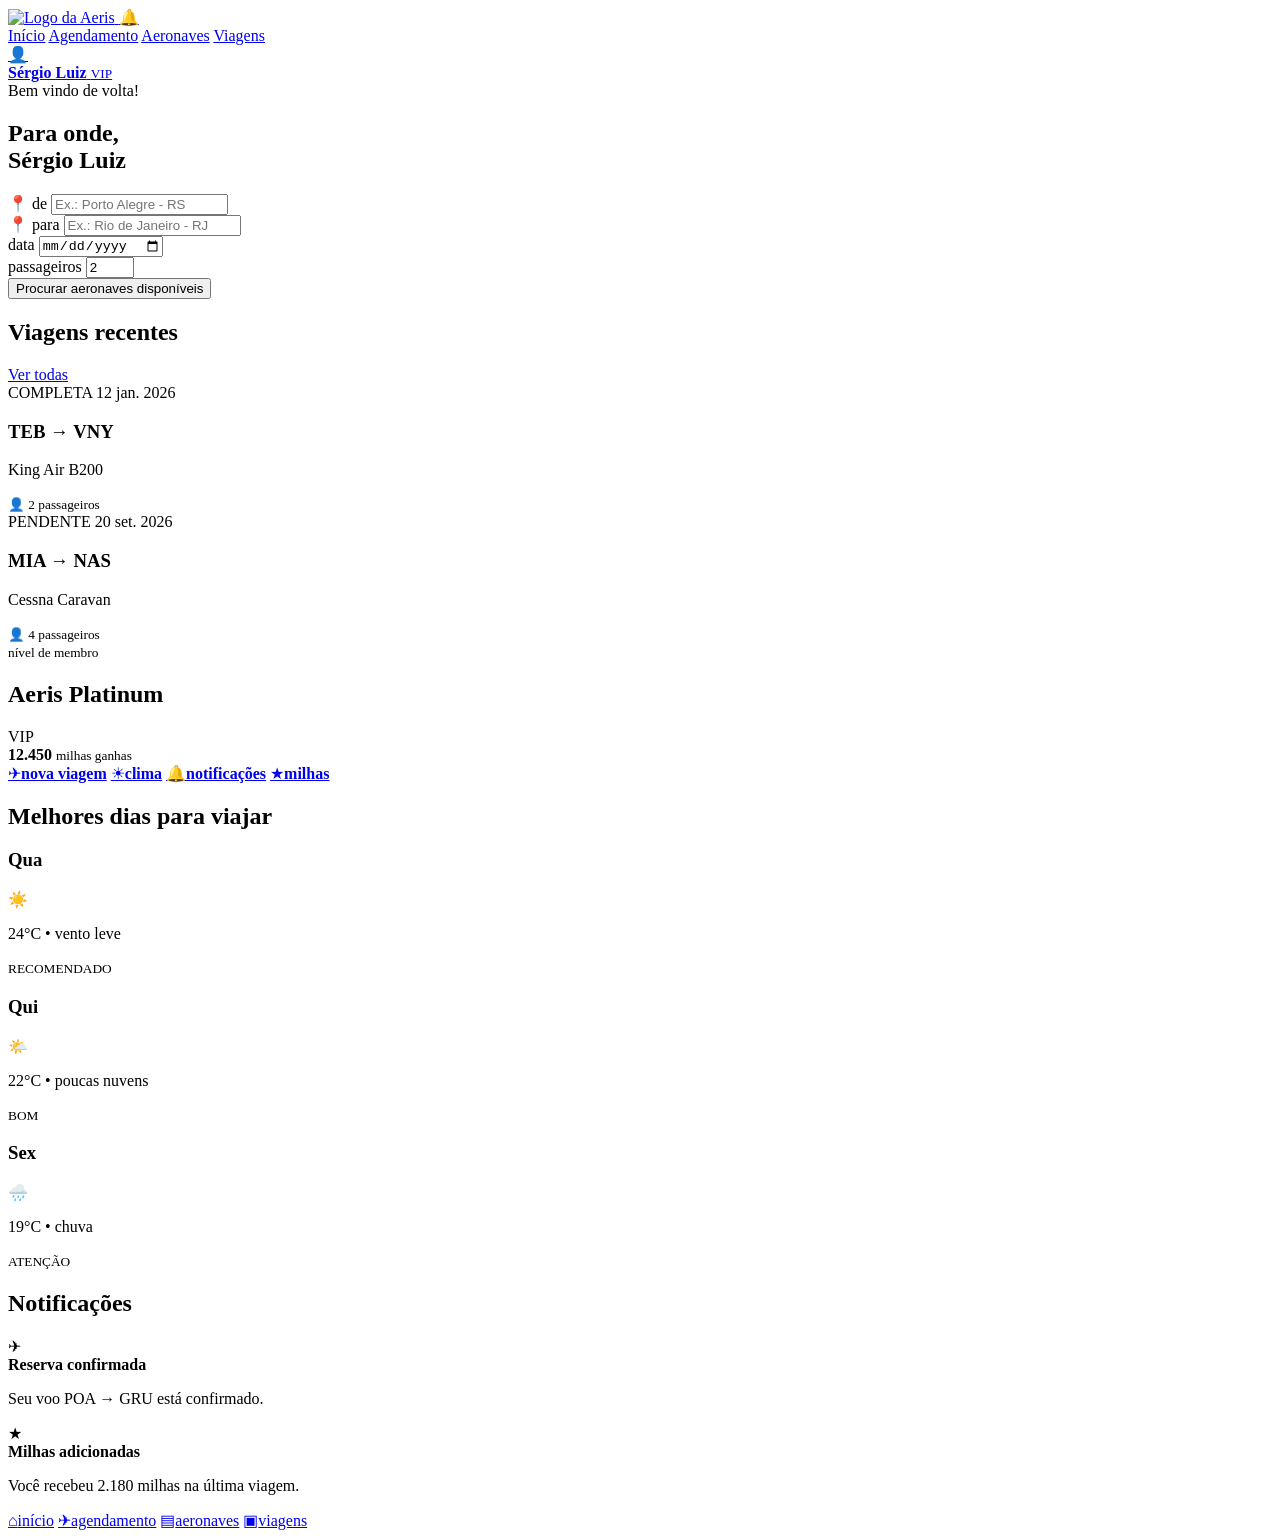
==== index.html @ 66210d13 "feat: dashboard e pagina de seleção de aeronaves" ====
<!DOCTYPE html>
<html lang="pt-BR">
<head>
    <meta charset="UTF-8">
    <meta name="viewport" content="width=device-width, initial-scale=1.0">
    <meta name="description" content="Aeris - plataforma de fretamento aéreo sob demanda.">
    <title>Aeris | Início</title>
    <link rel="stylesheet" href="style.css">
</head>
<body>
    <div class="estrutura-site">
        <header class="cabecalho">
            <div class="conteudo-cabecalho">
                <div class="area-marca">
                    <a href="index.html">
                        <img src="assets/img/logo-aeris.png" alt="Logo da Aeris">
                    </a>
                    <a class="botao-notificacao" href="#notificacoes" aria-label="Ir para notificações">🔔</a>
                </div>

                <nav class="menu-computador" aria-label="Navegação principal">
                    <a class="ativo" href="index.html">Início</a>
                    <a href="reservar.html">Agendamento</a>
                    <a href="aeronaves.html">Aeronaves</a>
                    <a href="viagens.html">Viagens</a>
                </nav>
                <a class="usuario" href="#membro">
                    <span>👤</span>
                    <div>
                        <strong>Sérgio Luiz</strong>
                        <small>VIP</small>
                    </div>
                </a>
            </div>
        </header>

        <main class="conteudo-principal">
            <div class="grade-painel">
                <section class="painel-principal">
                    <div class="boas-vindas">
                        <div>
                            <span class="texto-pequeno">Bem vindo de volta!</span>
                            <h1>Para onde,<br>Sérgio Luiz</h1>
                        </div>
                    </div>

                    <form class="cartao-reserva" action="aeronaves.html">
                        <div class="campo">
                            <label for="origem">📍 de</label>
                            <input type="text" id="origem" name="origem" placeholder="Ex.: Porto Alegre - RS" required>
                        </div>

                        <div class="campo">
                            <label for="destino">📍 para</label>
                            <input type="text" id="destino" name="destino" placeholder="Ex.: Rio de Janeiro - RJ" required>
                        </div>

                        <div class="linha-campos">
                            <div class="campo">
                                <label for="data">data</label>
                                <input type="date" id="data" name="data" required>
                            </div>
                            <div class="campo">
                                <label for="passageiros">passageiros</label>
                                <input type="number" id="passageiros" name="passageiros" min="1" max="20" value="2" required>
                            </div>
                        </div>

                        <button class="botao-principal" type="submit">Procurar aeronaves disponíveis</button>
                    </form>

                    <div class="titulo-secao">
                        <h2>Viagens recentes</h2>
                        <a href="viagens.html">Ver todas</a>
                    </div>

                    <div class="lista-viagens">
                        <article class="cartao-viagem">
                            <div class="situacao-viagem">
                                <span class="situacao-concluida">COMPLETA</span>
                                <time datetime="2026-01-12">12 jan. 2026</time>
                            </div>
                            <h3>TEB → VNY</h3>
                            <p>King Air B200</p>
                            <small>👤 2 passageiros</small>
                        </article>

                        <article class="cartao-viagem">
                            <div class="situacao-viagem">
                                <span class="situacao-pendente">PENDENTE</span>
                                <time datetime="2026-09-20">20 set. 2026</time>
                            </div>
                            <h3>MIA → NAS</h3>
                            <p>Cessna Caravan</p>
                            <small>👤 4 passageiros</small>
                        </article>
                    </div>
                </section>

                <aside class="area-lateral">
                    <section class="cartao-membro" id="membro">
                        <div>
                            <small>nível de membro</small>
                            <h2>Aeris Platinum</h2>
                            <span class="selo-vip">VIP</span>
                        </div>
                        <div class="milhas">
                            <strong>12.450</strong>
                            <small>milhas ganhas</small>
                        </div>
                    </section>

                    <section class="atalhos" aria-label="Acessos rápidos">
                        <a href="reservar.html"><span>✈</span><strong>nova viagem</strong></a>
                        <a href="#clima"><span>☀</span><strong>clima</strong></a>
                        <a href="#notificacoes"><span>🔔</span><strong>notificações</strong></a>
                        <a href="viagens.html"><span>★</span><strong>milhas</strong></a>
                    </section>

                    <div class="titulo-secao" id="clima">
                        <h2>Melhores dias para viajar</h2>
                    </div>

                    <section class="grade-clima">
                        <article class="cartao-clima recomendado">
                            <div><h3>Qua</h3><span>☀️</span></div>
                            <p>24°C • vento leve</p>
                            <small class="clima-bom">RECOMENDADO</small>
                        </article>
                        <article class="cartao-clima">
                            <div><h3>Qui</h3><span>🌤️</span></div>
                            <p>22°C • poucas nuvens</p>
                            <small class="clima-bom">BOM</small>
                        </article>
                        <article class="cartao-clima">
                            <div><h3>Sex</h3><span>🌧️</span></div>
                            <p>19°C • chuva</p>
                            <small class="clima-atencao">ATENÇÃO</small>
                        </article>
                    </section>

                    <section class="notificacoes" id="notificacoes">
                        <div class="titulo-secao">
                            <h2>Notificações</h2>
                        </div>
                        <article>
                            <span>✈</span>
                            <div><strong>Reserva confirmada</strong><p>Seu voo POA → GRU está confirmado.</p></div>
                        </article>
                        <article>
                            <span>★</span>
                            <div><strong>Milhas adicionadas</strong><p>Você recebeu 2.180 milhas na última viagem.</p></div>
                        </article>
                    </section>
                </aside>
            </div>
        </main>
        <nav class="menu-celular" aria-label="Navegação para celular">
            <a class="ativo" href="index.html"><span>⌂</span>início</a>
            <a href="reservar.html"><span>✈</span>agendamento</a>
            <a href="aeronaves.html"><span>▤</span>aeronaves</a>
            <a href="viagens.html"><span>▣</span>viagens</a>
        </nav>
    </div>
</body>
</html>
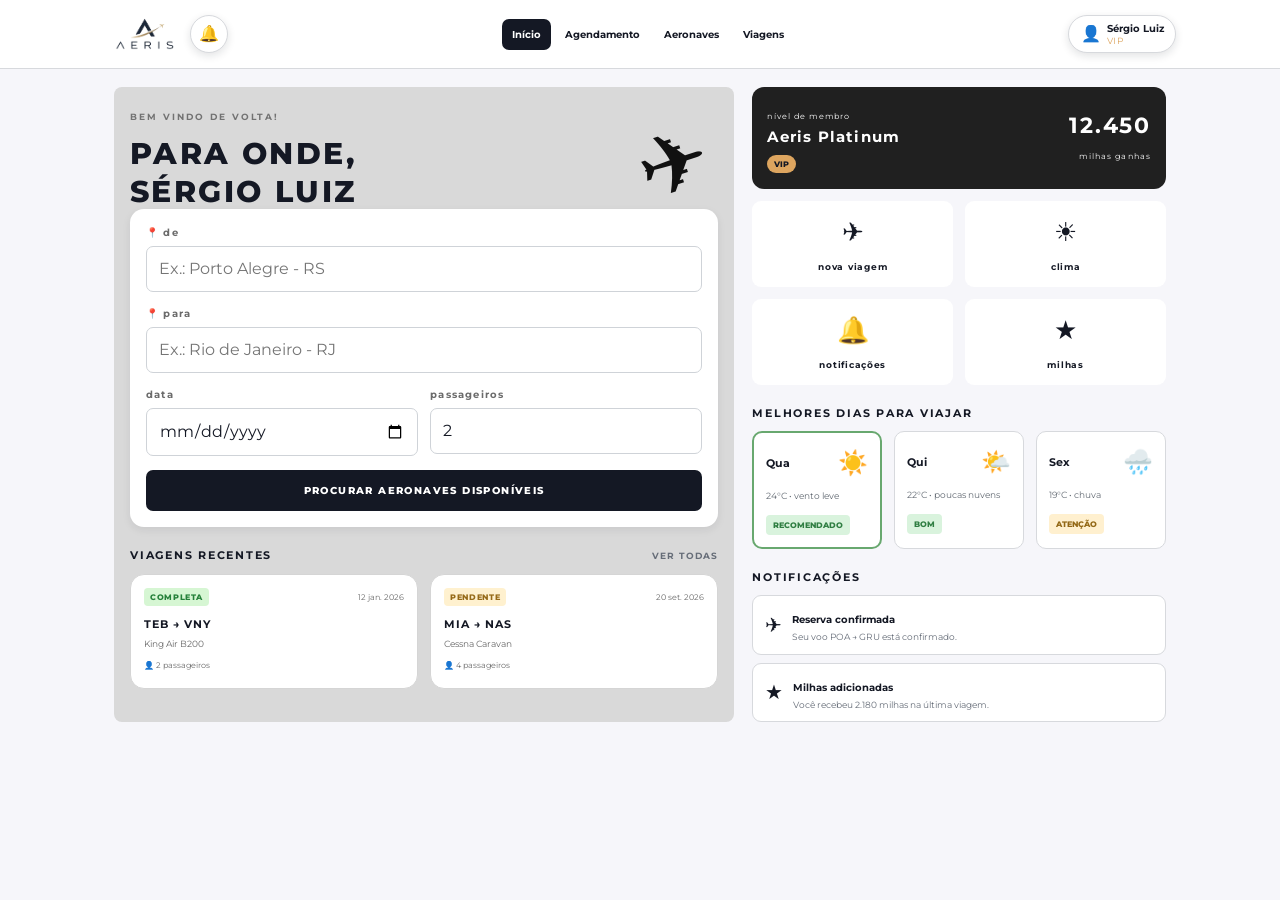
==== commit a2cc379a: "adição da imagem da logo do aeris ao projeto inteiro" ====
--- a/index.html
+++ b/index.html
@@ -13,7 +13,7 @@
             <div class="conteudo-cabecalho">
                 <div class="area-marca">
                     <a href="index.html">
-                        <img src="assets/img/logo-aeris.png" alt="Logo da Aeris">
+                        <img src="image-removebg-preview (33).png" alt="Logo da Aeris">
                     </a>
                     <a class="botao-notificacao" href="#notificacoes" aria-label="Ir para notificações">🔔</a>
                 </div>
--- a/style.css
+++ b/style.css
@@ -0,0 +1,136 @@
+@import url('https://fonts.googleapis.com/css2?family=Montserrat:wght@400;500;600;700;800&display=swap');
+
+* { margin: 0; padding: 0; box-sizing: border-box; }
+html { scroll-behavior: smooth; }
+body { font-family: 'Montserrat', sans-serif; background: #eef0f3; color: #141824; line-height: 1.5; overflow-x: hidden; }
+a { color: inherit; text-decoration: none; }
+img { max-width: 100%; display: block; }
+button, input, select { font: inherit; }
+button { cursor: pointer; }
+
+.estrutura-site { width: 100%; min-height: 100vh; background: #f6f6fa; }
+.cabecalho { position: sticky; top: 0; z-index: 20; background: #fff; border-bottom: 1px solid #d7d9dd; }
+.conteudo-cabecalho { min-height: 68px; padding: 8px 14px; display: flex; align-items: center; justify-content: space-between; gap: 12px; }
+.area-marca { display: flex; align-items: center; gap: 8px; }
+.area-marca img { width: 78px; height: 44px; object-fit: contain; }
+.botao-notificacao { width: 38px; height: 38px; display: flex; align-items: center; justify-content: center; border: 1px solid #d7d9dd; border-radius: 50%; background: #fff; color: #167cca; box-shadow: 0 3px 8px #1418241f; }
+.usuario { min-width: 108px; padding: 6px 10px; display: flex; align-items: center; justify-content: center; gap: 6px; border: 1px solid #d7d9dd; border-radius: 22px; background: #fff; box-shadow: 0 3px 8px #1418241f; }
+.usuario strong, .usuario small { display: block; line-height: 1.1; }
+.usuario strong { font-size: 10px; }
+.usuario small { margin-top: 2px; font-size: 9px; color: #dda55f; letter-spacing: .08em; }
+.menu-computador { display: none; }
+.conteudo-principal { padding: 12px 12px 96px; }
+.painel-principal { padding: 16px; background: #d9d9d9; border-radius: 8px; }
+.caixa-pagina { padding: 16px; background: #fff; border: 1px solid #d7d9dd; border-radius: 12px; }
+.texto-pequeno { font-size: 9px; font-weight: 700; text-transform: uppercase; letter-spacing: .22em; color: #727272; }
+.titulo-pagina { margin-top: 8px; font-size: 26px; font-weight: 800; line-height: 1.25; letter-spacing: .08em; text-transform: uppercase; }
+.subtitulo-pagina { margin-top: 8px; font-size: 13px; color: #666d78; }
+.titulo-secao { margin: 20px 0 10px; display: flex; align-items: center; justify-content: space-between; gap: 14px; }
+.titulo-secao h2 { font-size: 11px; text-transform: uppercase; letter-spacing: .16em; }
+.titulo-secao a { font-size: 9px; font-weight: 700; color: #666d78; text-transform: uppercase; letter-spacing: .12em; }
+
+.boas-vindas { min-height: 108px; position: relative; overflow: hidden; }
+.boas-vindas::after { content: '✈'; position: absolute; right: 10px; top: 18px; font-size: 84px; line-height: 1; color: #111; transform: rotate(-18deg); }
+.boas-vindas > div { position: relative; z-index: 2; max-width: 70%; }
+.boas-vindas h1 { margin-top: 8px; font-size: 26px; font-weight: 800; line-height: 1.25; letter-spacing: .08em; text-transform: uppercase; }
+.cartao-reserva { position: relative; z-index: 3; margin-top: -2px; padding: 16px; background: #fff; border-radius: 14px; box-shadow: 0 3px 8px #14182414; }
+.campo { min-width: 0; margin-bottom: 14px; }
+.campo label { display: block; margin-bottom: 6px; font-size: 10px; font-weight: 700; letter-spacing: .12em; color: #6b6b6b; }
+.campo input, .campo select { width: 100%; min-height: 44px; padding: 10px 12px; border: 1px solid #cfd3d8; border-radius: 7px; background: #fff; color: #141824; outline: none; min-width: 0; }
+.campo input:focus, .campo select:focus { border-color: #167cca; }
+.linha-campos { display: grid; grid-template-columns: 1fr 1fr; gap: 12px; }
+.botao-principal, .botao-selecionar, .atalho-pequeno { display: inline-flex; align-items: center; justify-content: center; border: 0; border-radius: 7px; font-weight: 800; text-align: center; transition: .2s; }
+.botao-principal { width: 100%; padding: 13px 15px; background: #141824; color: #fff; font-size: 10px; text-transform: uppercase; letter-spacing: .14em; }
+.botao-principal:hover, .botao-selecionar:hover, .atalho-pequeno:hover { transform: translateY(-2px); }
+.lista-viagens, .atalhos, .grade-clima, .lista-aeronaves, .grade-pagamento, .grade-viagens { display: grid; gap: 12px; }
+.lista-viagens { grid-template-columns: repeat(2, minmax(0, 1fr)); }
+.cartao-viagem { min-width: 0; min-height: 108px; padding: 13px; background: #fff; border: 1px solid #d5d5d5; border-radius: 14px; }
+.situacao-viagem { display: flex; align-items: center; justify-content: space-between; gap: 6px; margin-bottom: 10px; }
+.situacao-concluida, .situacao-pendente, .situacao-cancelada { display: inline-block; padding: 3px 6px; border-radius: 4px; font-size: 8px; font-weight: 800; letter-spacing: .08em; }
+.situacao-concluida { background: #d6f6d3; color: #26813a; }
+.situacao-pendente { background: #fff1cf; color: #966a18; }
+.situacao-cancelada { background: #f8d8d8; color: #9b3131; }
+.cartao-viagem time, .cartao-viagem small { font-size: 8px; color: #6a6a6a; }
+.cartao-viagem h3 { margin: 5px 0; font-size: 11px; letter-spacing: .08em; }
+.cartao-viagem p { font-size: 9px; color: #686868; }
+.cartao-membro { margin-top: 12px; padding: 15px; display: flex; align-items: center; justify-content: space-between; gap: 18px; background: #202020; color: #fff; border-radius: 12px; }
+.cartao-membro small { font-size: 8px; letter-spacing: .14em; }
+.cartao-membro h2 { font-size: 15px; letter-spacing: .08em; }
+.selo-vip { display: inline-block; margin-top: 6px; padding: 3px 7px; border-radius: 10px; background: #dda55f; color: #141824; font-size: 8px; font-weight: 800; }
+.milhas { text-align: right; }
+.milhas strong { display: block; font-size: 22px; letter-spacing: .08em; }
+.atalhos { margin-top: 12px; grid-template-columns: repeat(2, minmax(0, 1fr)); }
+.atalhos a { min-height: 86px; padding: 12px; display: flex; flex-direction: column; align-items: center; justify-content: center; gap: 8px; background: #fff; border-radius: 9px; text-align: center; }
+.atalhos span { font-size: 26px; }
+.atalhos strong { font-size: 9px; letter-spacing: .08em; }
+.grade-clima { grid-template-columns: repeat(2, minmax(0, 1fr)); }
+.cartao-clima { padding: 12px; background: #fff; border: 1px solid #d7d9dd; border-radius: 10px; }
+.cartao-clima.recomendado { border: 2px solid #68a86f; }
+.cartao-clima > div { display: flex; align-items: center; justify-content: space-between; gap: 8px; }
+.cartao-clima h3 { font-size: 11px; }
+.cartao-clima span { font-size: 24px; }
+.cartao-clima p { margin: 8px 0; font-size: 9px; color: #646b74; }
+.cartao-clima small { display: inline-block; padding: 4px 7px; border-radius: 4px; font-size: 8px; font-weight: 800; }
+.clima-bom { background: #d9f3dd; color: #2f7e42; }
+.clima-atencao { background: #fff0cf; color: #936816; }
+.notificacoes article { margin-top: 8px; padding: 10px 12px; display: flex; gap: 10px; align-items: center; background: #fff; border: 1px solid #d7d9dd; border-radius: 9px; }
+.notificacoes article > span { font-size: 20px; }
+.notificacoes strong { font-size: 10px; }
+.notificacoes p { font-size: 9px; color: #666d78; }
+
+.linha-rota { padding: 10px 14px; background: #fff; border-bottom: 1px solid #141824; }
+.linha-rota p { font-size: 10px; font-weight: 700; }
+.categorias { margin: 0 0 12px; padding: 5px; display: grid; grid-template-columns: repeat(3, minmax(0, 1fr)); gap: 4px; background: #ddd; border-radius: 10px; }
+.categorias a { padding: 10px 5px; border-radius: 8px; text-align: center; font-size: 8px; }
+.categorias a.ativo, .categorias a:hover { background: #fff; }
+.secao-aeronaves { margin-bottom: 22px; scroll-margin-top: 90px; }
+.titulo-lista { margin: 10px 0; font-size: 11px; text-transform: uppercase; letter-spacing: .12em; }
+.lista-aeronaves { grid-template-columns: 1fr; }
+.cartao-aeronave { padding: 8px; display: grid; grid-template-columns: 92px 1fr; gap: 10px; align-items: center; background: #fff; border: 1px solid #aeb2b7; border-radius: 9px; }
+.cartao-aeronave img, .imagem-icone { width: 92px; height: 76px; border-radius: 8px; }
+.cartao-aeronave img { object-fit: cover; }
+.imagem-icone { display: flex; align-items: center; justify-content: center; background: #eef0f3; font-size: 38px; }
+.cartao-aeronave h2 { margin-bottom: 5px; font-size: 11px; text-transform: uppercase; }
+.cartao-aeronave p { margin-top: 2px; font-size: 9px; font-weight: 600; }
+.preco { display: block; margin-top: 4px; color: #167cca; font-size: 10px; }
+.botao-selecionar { margin-top: 6px; padding: 6px 9px; background: #141824; color: #fff; font-size: 8px; }
+
+.grade-pagamento, .grade-viagens { grid-template-columns: 1fr; }
+.cartao-pagamento, .cartao-informacao { padding: 15px; background: #fff; border: 1px solid #d7d9dd; border-radius: 11px; }
+.resumo-pagamento h1 { margin: 8px 0 12px; font-size: 24px; }
+.resumo-pagamento p { margin: 6px 0; font-size: 11px; color: #5f6670; }
+.valor-total { margin-top: 16px; font-size: 28px; font-weight: 800; color: #167cca; }
+.cartao-pagamento h2, .cartao-informacao h2 { margin-bottom: 12px; font-size: 15px; }
+.opcoes-pagamento { margin: 12px 0 16px; display: grid; gap: 8px; }
+.opcoes-pagamento label, .confirmacao { padding: 11px; display: flex; align-items: center; gap: 8px; background: #f6f6fa; border: 1px solid #d7d9dd; border-radius: 8px; font-size: 10px; }
+.confirmacao { margin-bottom: 14px; }
+.cartao-informacao h2 { margin: 10px 0 6px; }
+.cartao-informacao p, .cartao-informacao small { display: block; margin-top: 5px; font-size: 10px; color: #606771; }
+.atalho-pequeno { margin-top: 10px; padding: 7px 9px; background: #167cca; color: #fff; font-size: 8px; }
+
+.rodape { padding: 18px 12px 92px; text-align: center; font-size: 9px; color: #777; }
+.menu-celular { position: fixed; right: 8px; bottom: 8px; left: 8px; z-index: 30; display: grid; grid-template-columns: repeat(4, 1fr); gap: 5px; }
+.menu-celular a { min-height: 58px; padding: 7px 4px; display: flex; flex-direction: column; align-items: center; justify-content: center; gap: 3px; background: #ddd; border-radius: 8px; font-size: 8px; text-align: center; }
+.menu-celular span { font-size: 19px; }
+.menu-celular a.ativo { background: #141824; color: #fff; }
+
+@media (min-width: 700px) {
+    .conteudo-principal { padding: 18px 24px 36px; }
+    .conteudo-cabecalho { max-width: 1100px; margin: auto; }
+    .grade-clima { grid-template-columns: repeat(3, 1fr); }
+    .lista-aeronaves, .grade-viagens { grid-template-columns: repeat(2, 1fr); }
+    .grade-pagamento { grid-template-columns: .9fr 1.1fr; }
+    .rodape { padding-bottom: 26px; }
+    .menu-celular { display: none; }
+    .menu-computador { display: flex; align-items: center; gap: 4px; }
+    .menu-computador a { padding: 8px 10px; border-radius: 7px; font-size: 10px; font-weight: 700; }
+    .menu-computador a:hover, .menu-computador a.ativo { background: #141824; color: #fff; }
+}
+
+@media (min-width: 1000px) {
+    .conteudo-principal { max-width: 1100px; margin: auto; }
+    .grade-painel { display: grid; grid-template-columns: 1.2fr .8fr; gap: 18px; }
+    .cartao-membro { margin-top: 0; }
+    .lista-aeronaves { grid-template-columns: repeat(2, 1fr); }
+    .titulo-pagina, .boas-vindas h1 { font-size: 30px; }
+}
